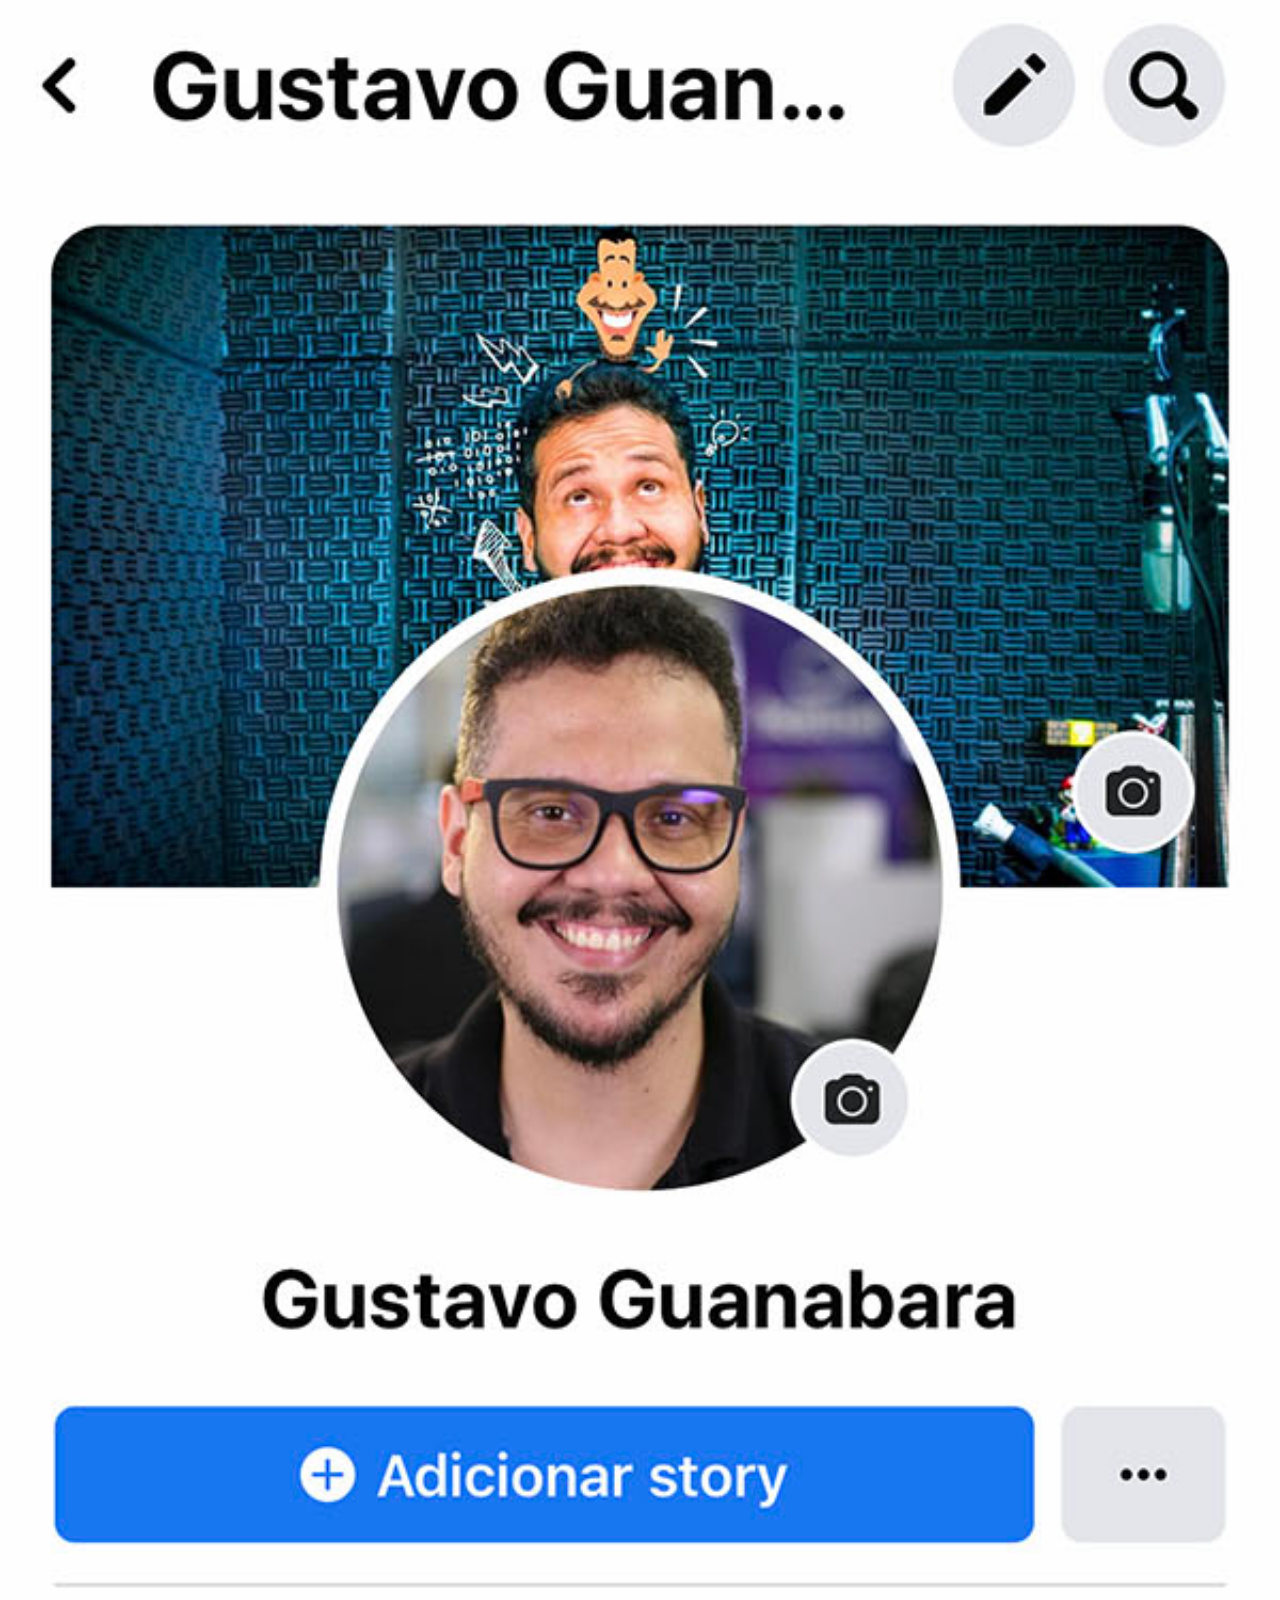
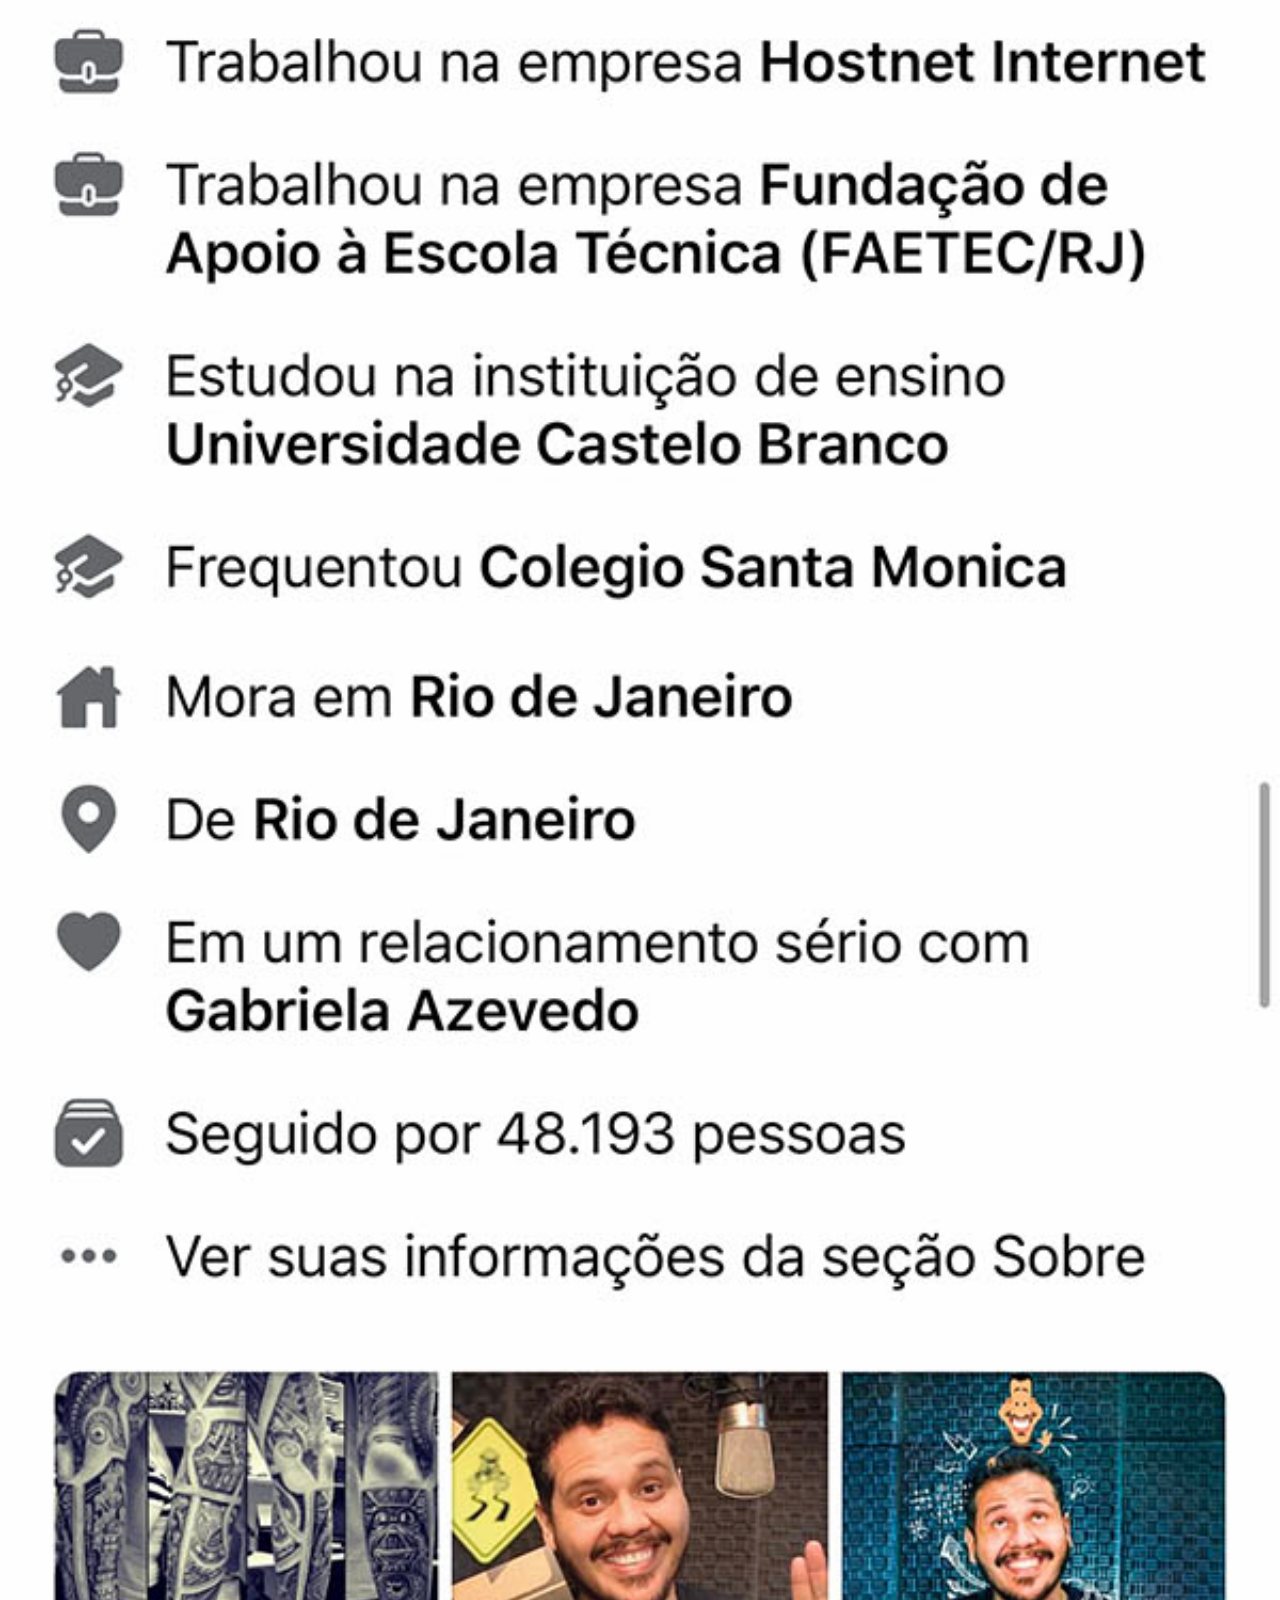
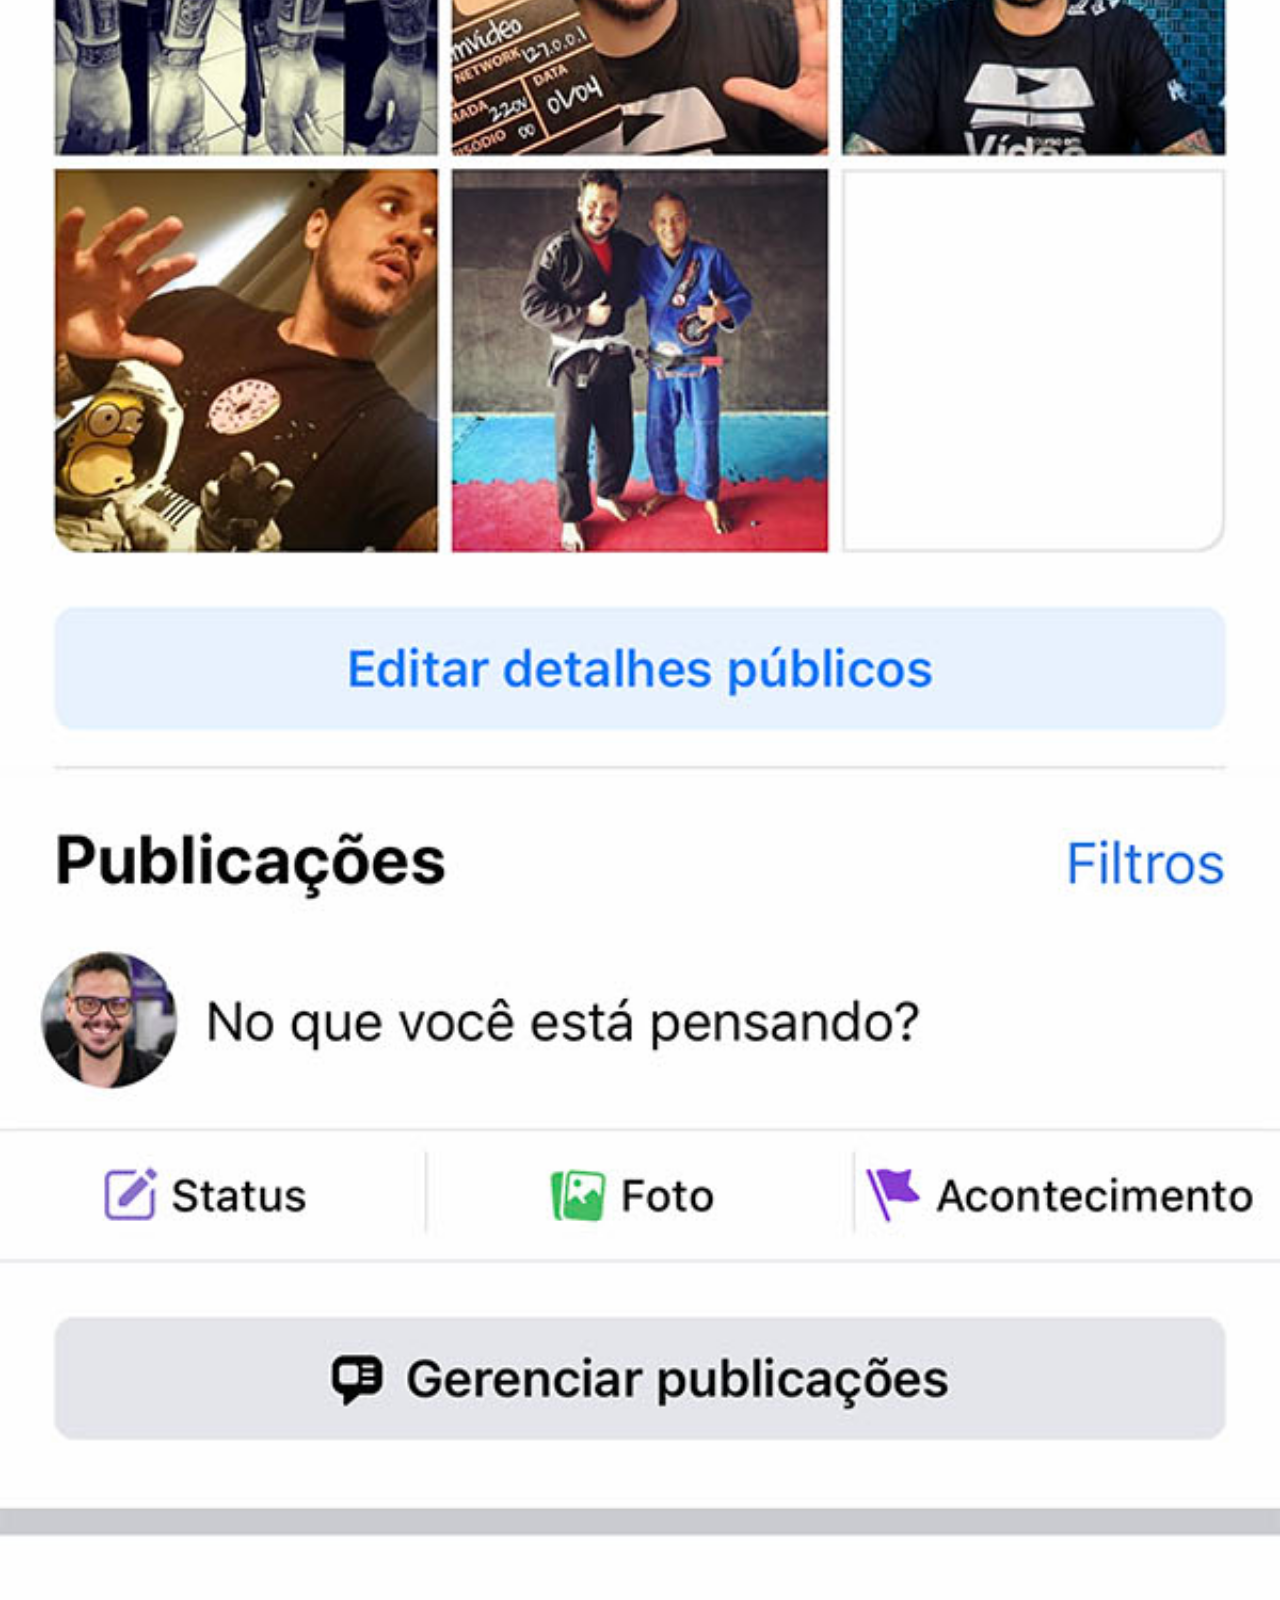
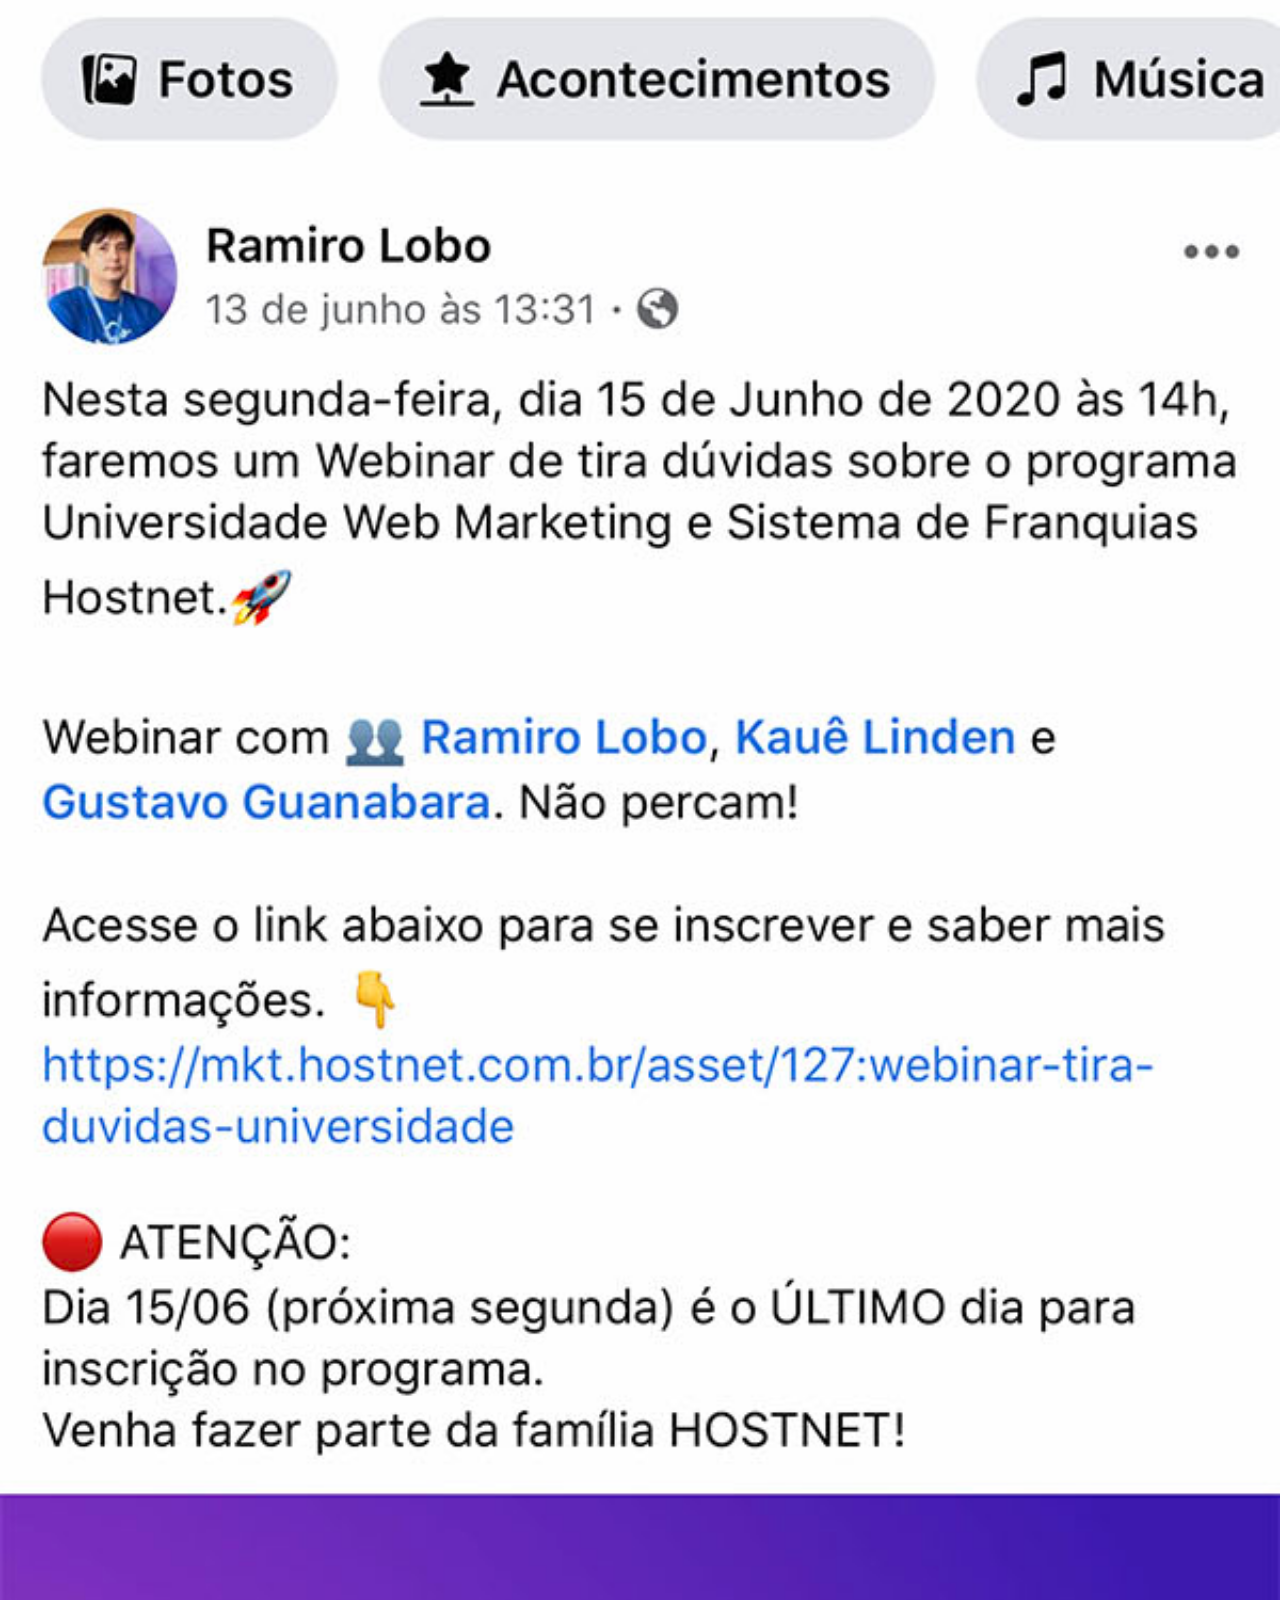
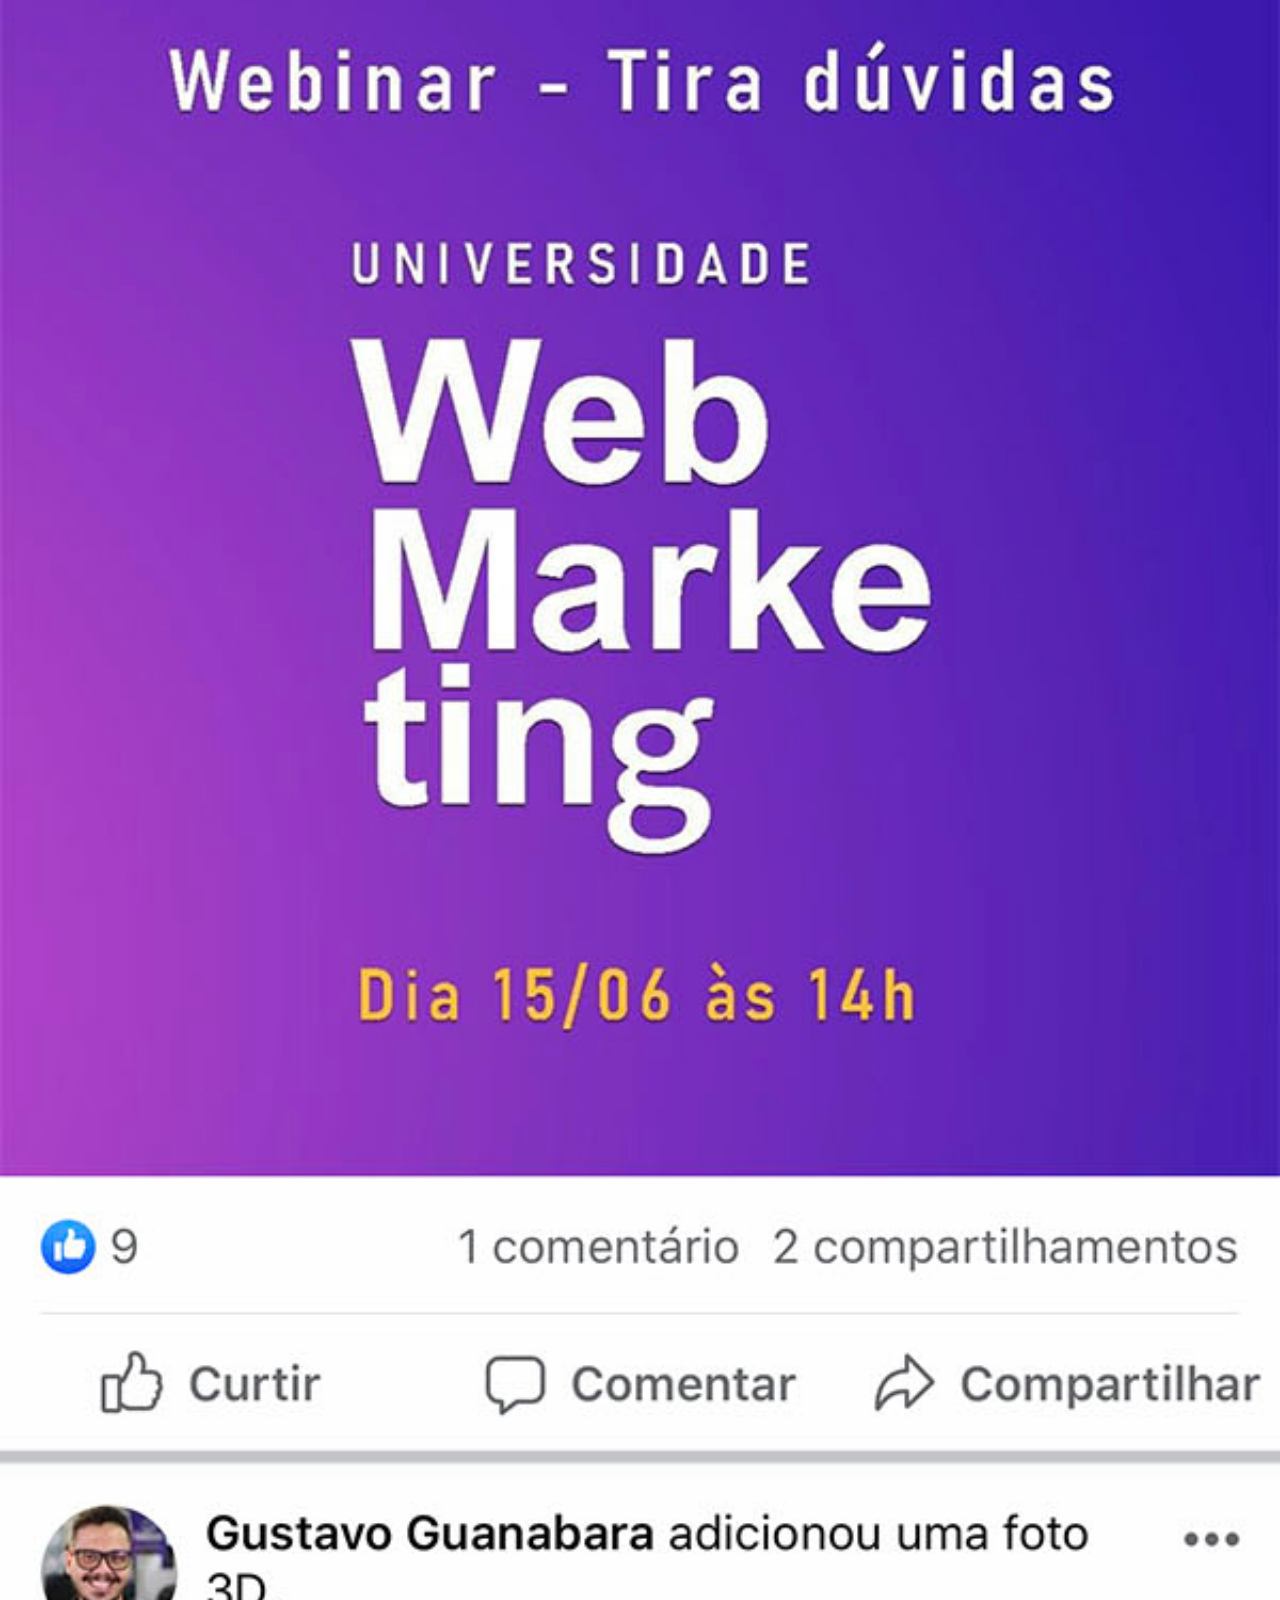
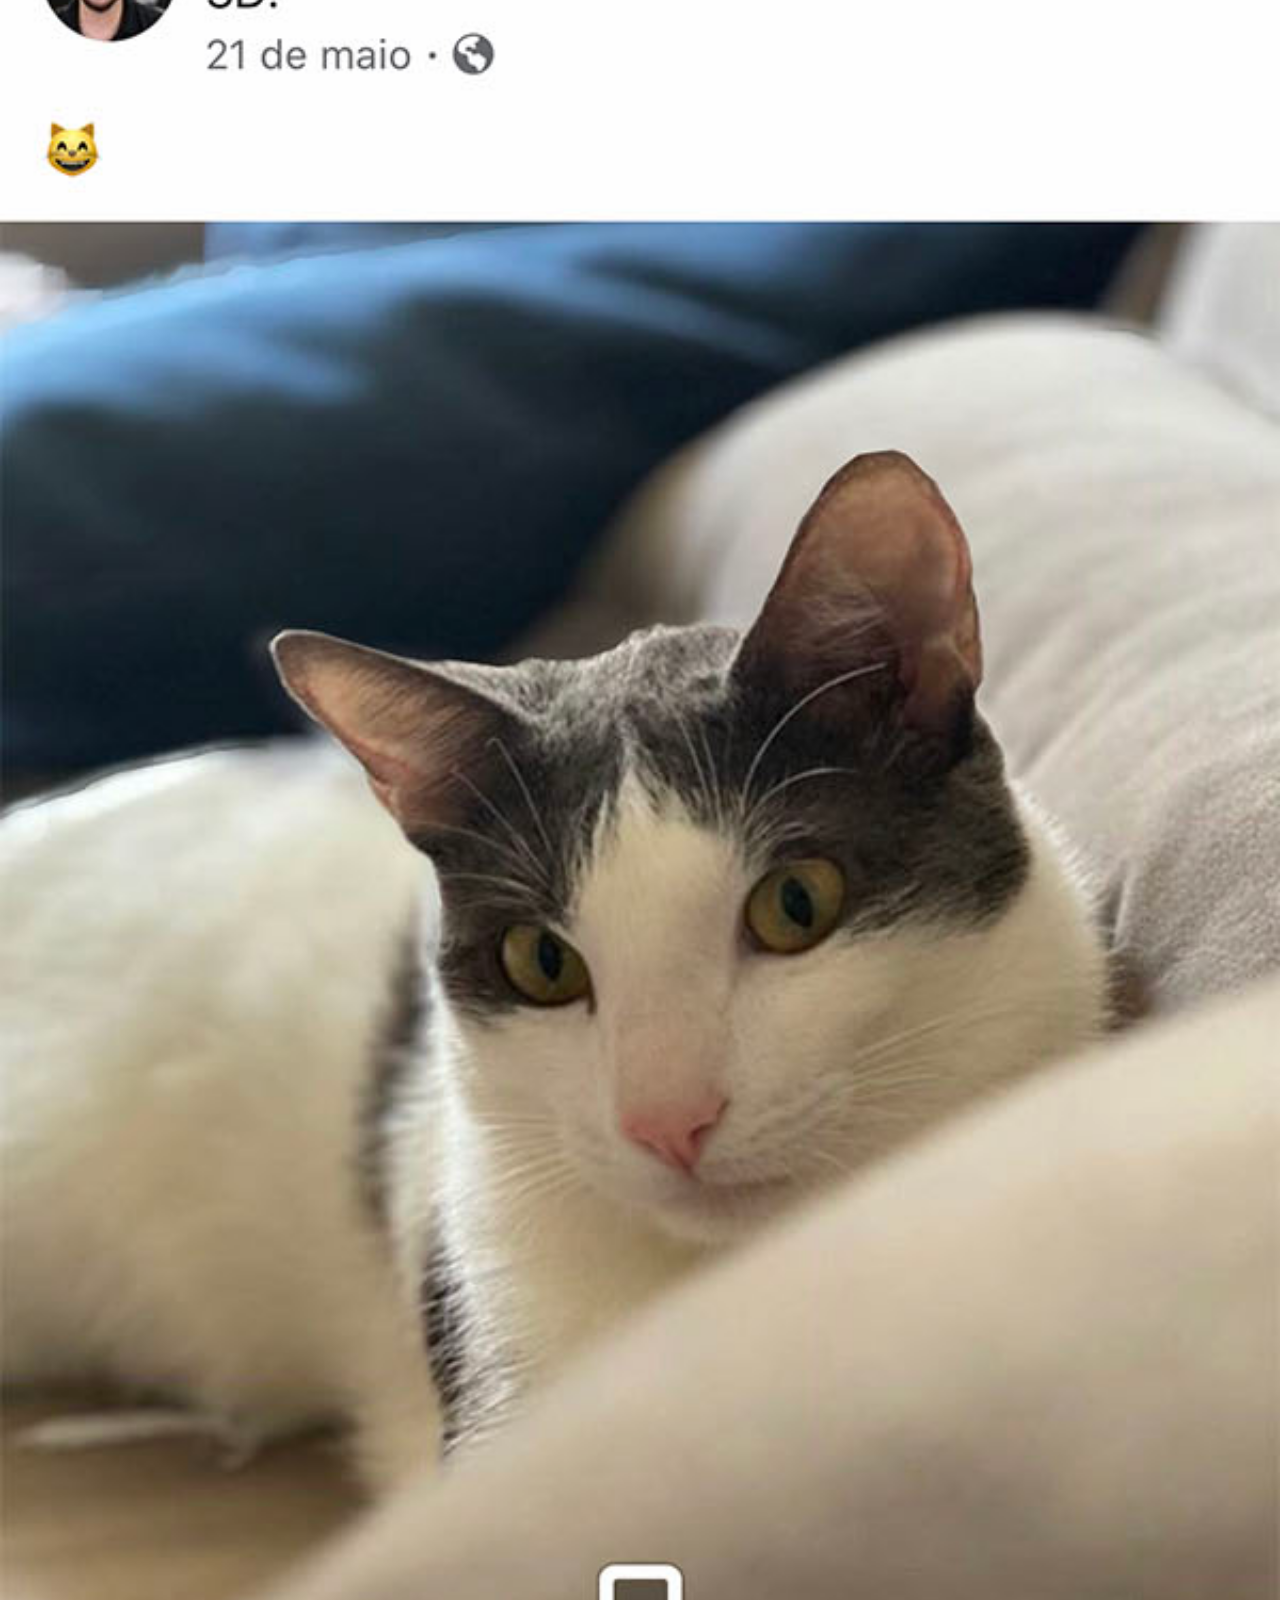
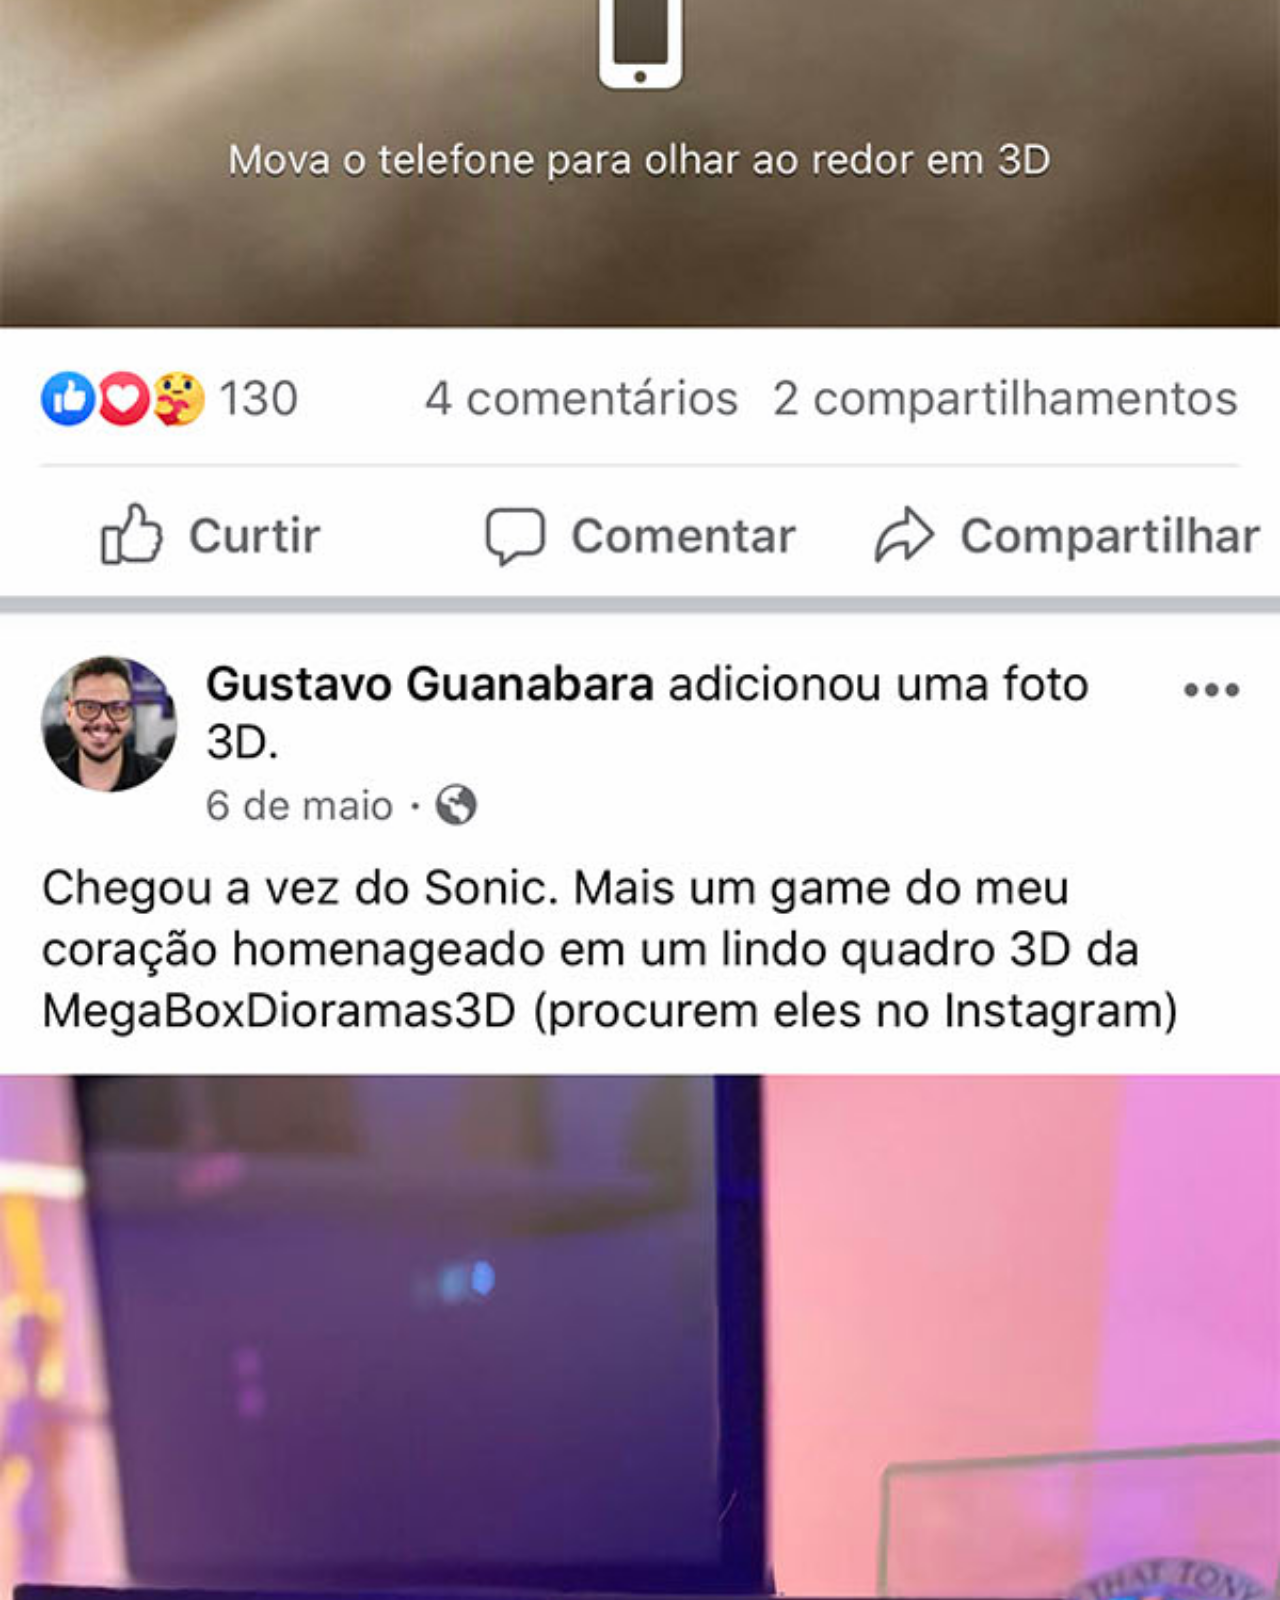
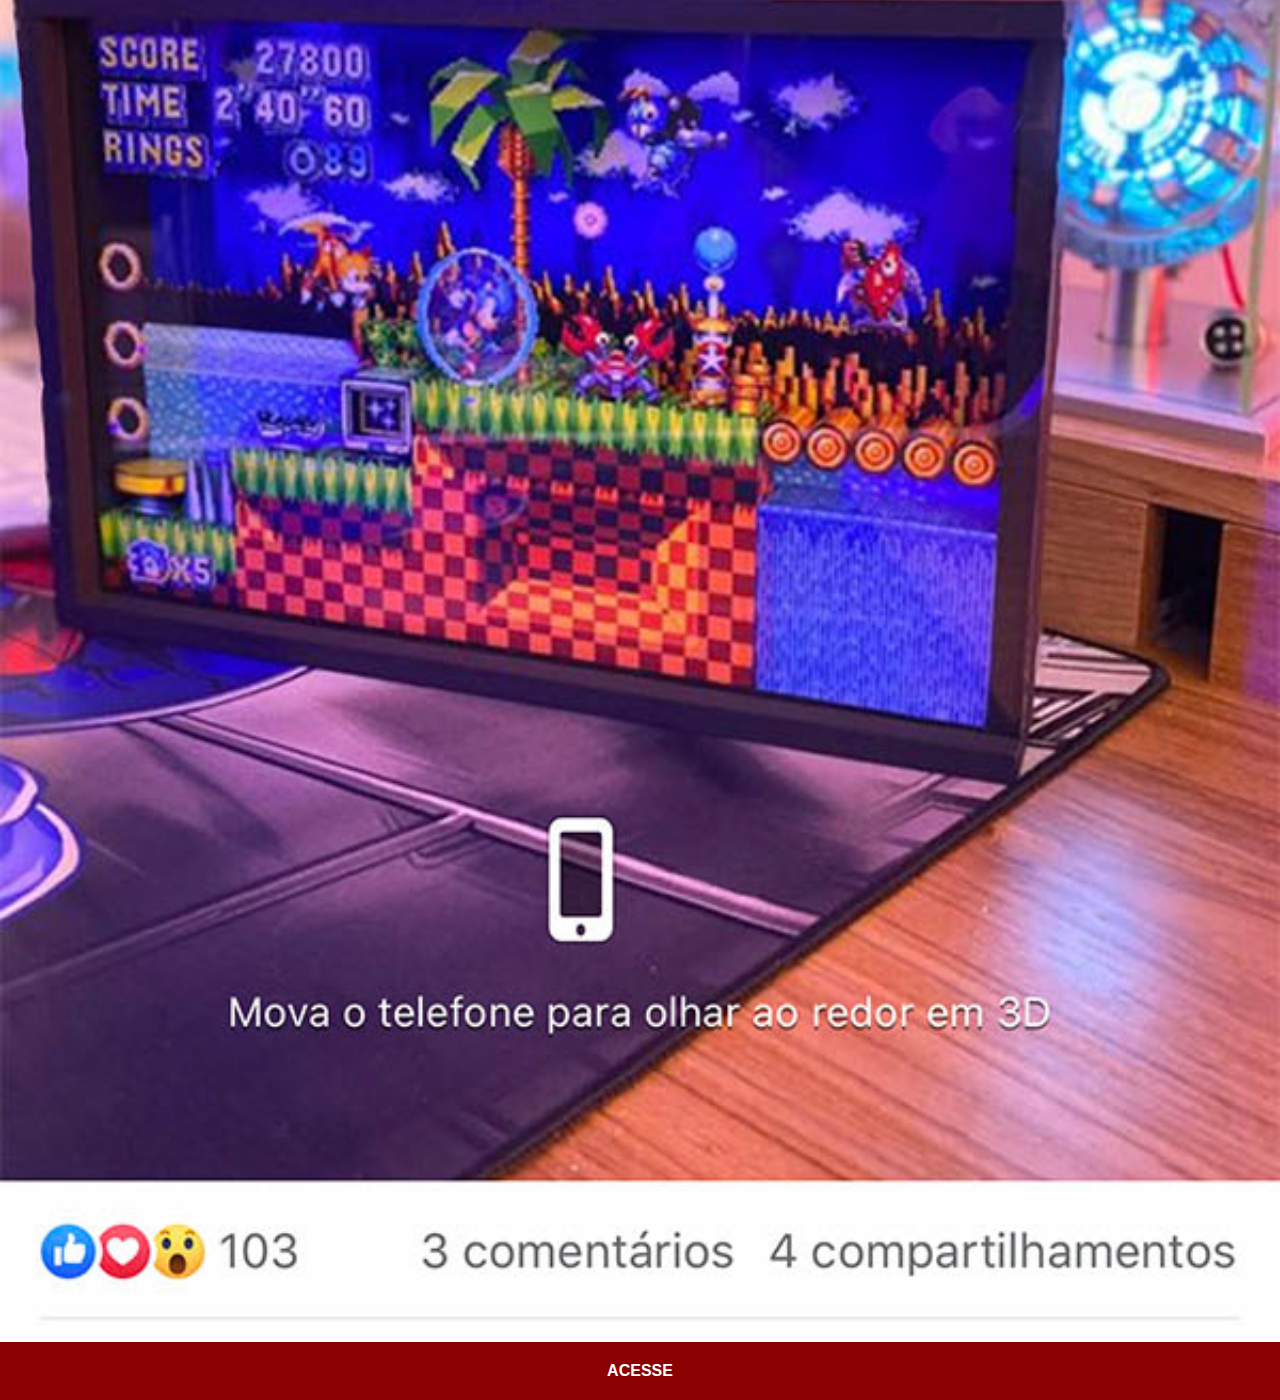
==== facebook.html @ 1a6d3b73 "d013" ====
<!DOCTYPE html>
<html lang="pt-br">
<head>
    <meta charset="UTF-8">
    <meta http-equiv="X-UA-Compatible" content="IE=edge">
    <meta name="viewport" content="width=device-width, initial-scale=1.0">
    <link rel="stylesheet" href="social.css">
    <title>Facebook</title>
</head>
<body>
    <img src="imagens/tela-facebook.jpg" alt="tela_facebook">
    <a href="https://www.facebook.com/rafael.portela.58/" target="_blank">ACESSE</a>
</body>
</html>
---- social.css ----
*{
    margin: 0px;
    padding: 0px;
    font-family: Arial, Helvetica, sans-serif;
}

::-webkit-scrollbar{
    width: 0px;
    height: 0px;
}

img{
    width: 100vw;
}

a{
    display: block;
    background-color: darkred;
    color: white;
    padding: 20px;
    text-align: center;
    font-weight: bolder;
    text-decoration: none;
}

a:hover{
    background-color: red;
}
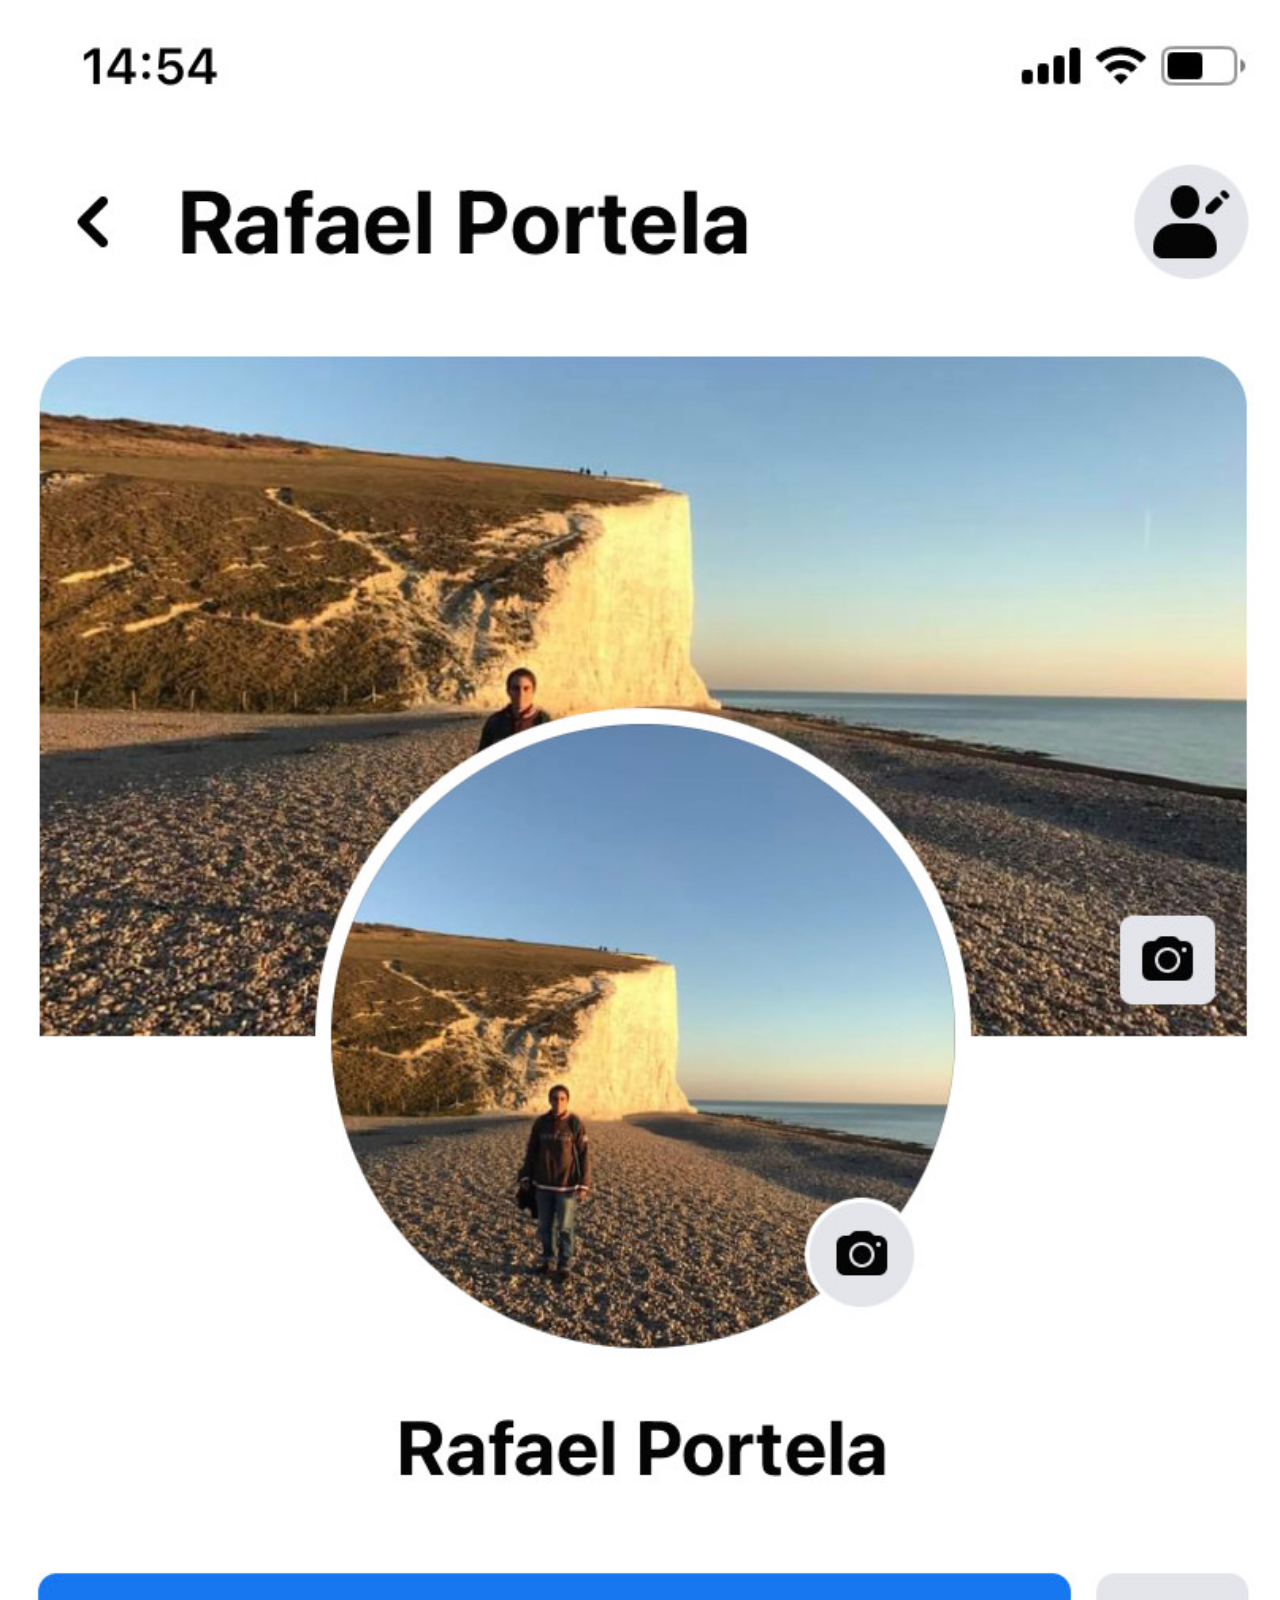
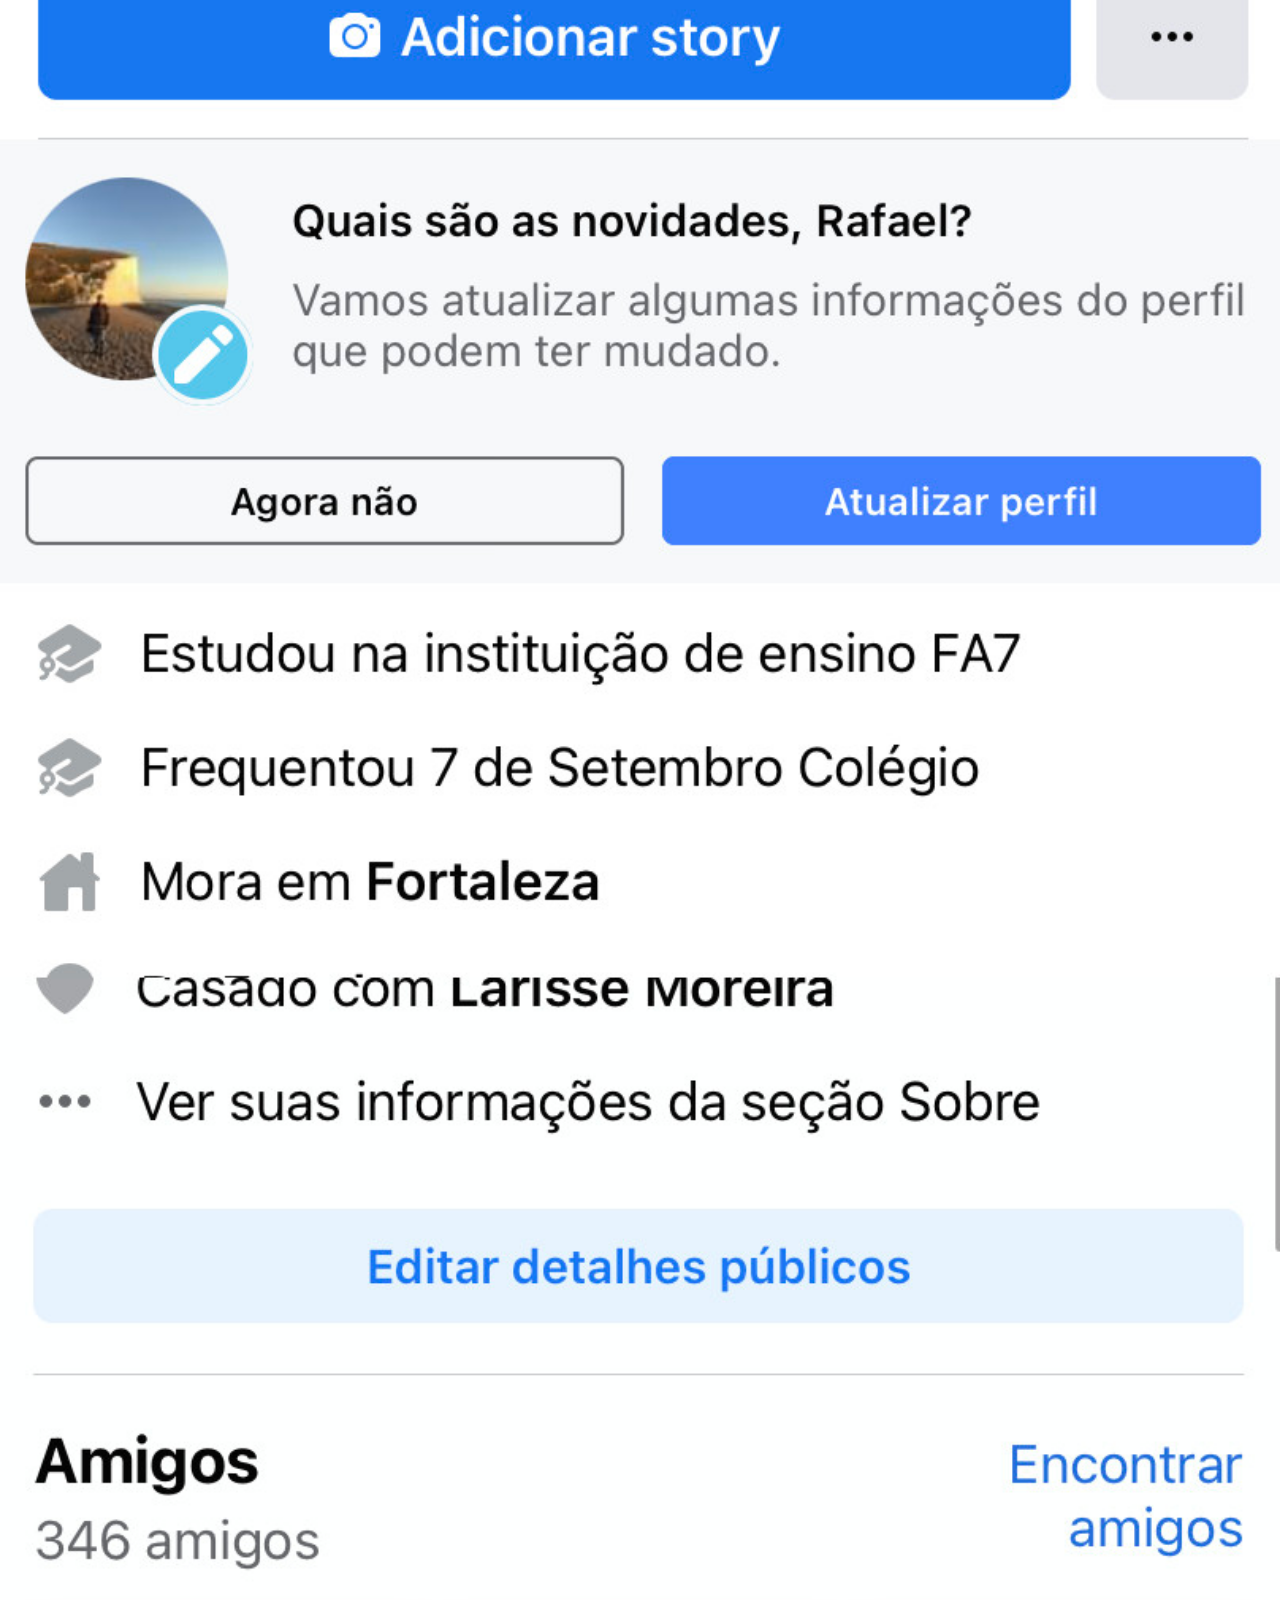
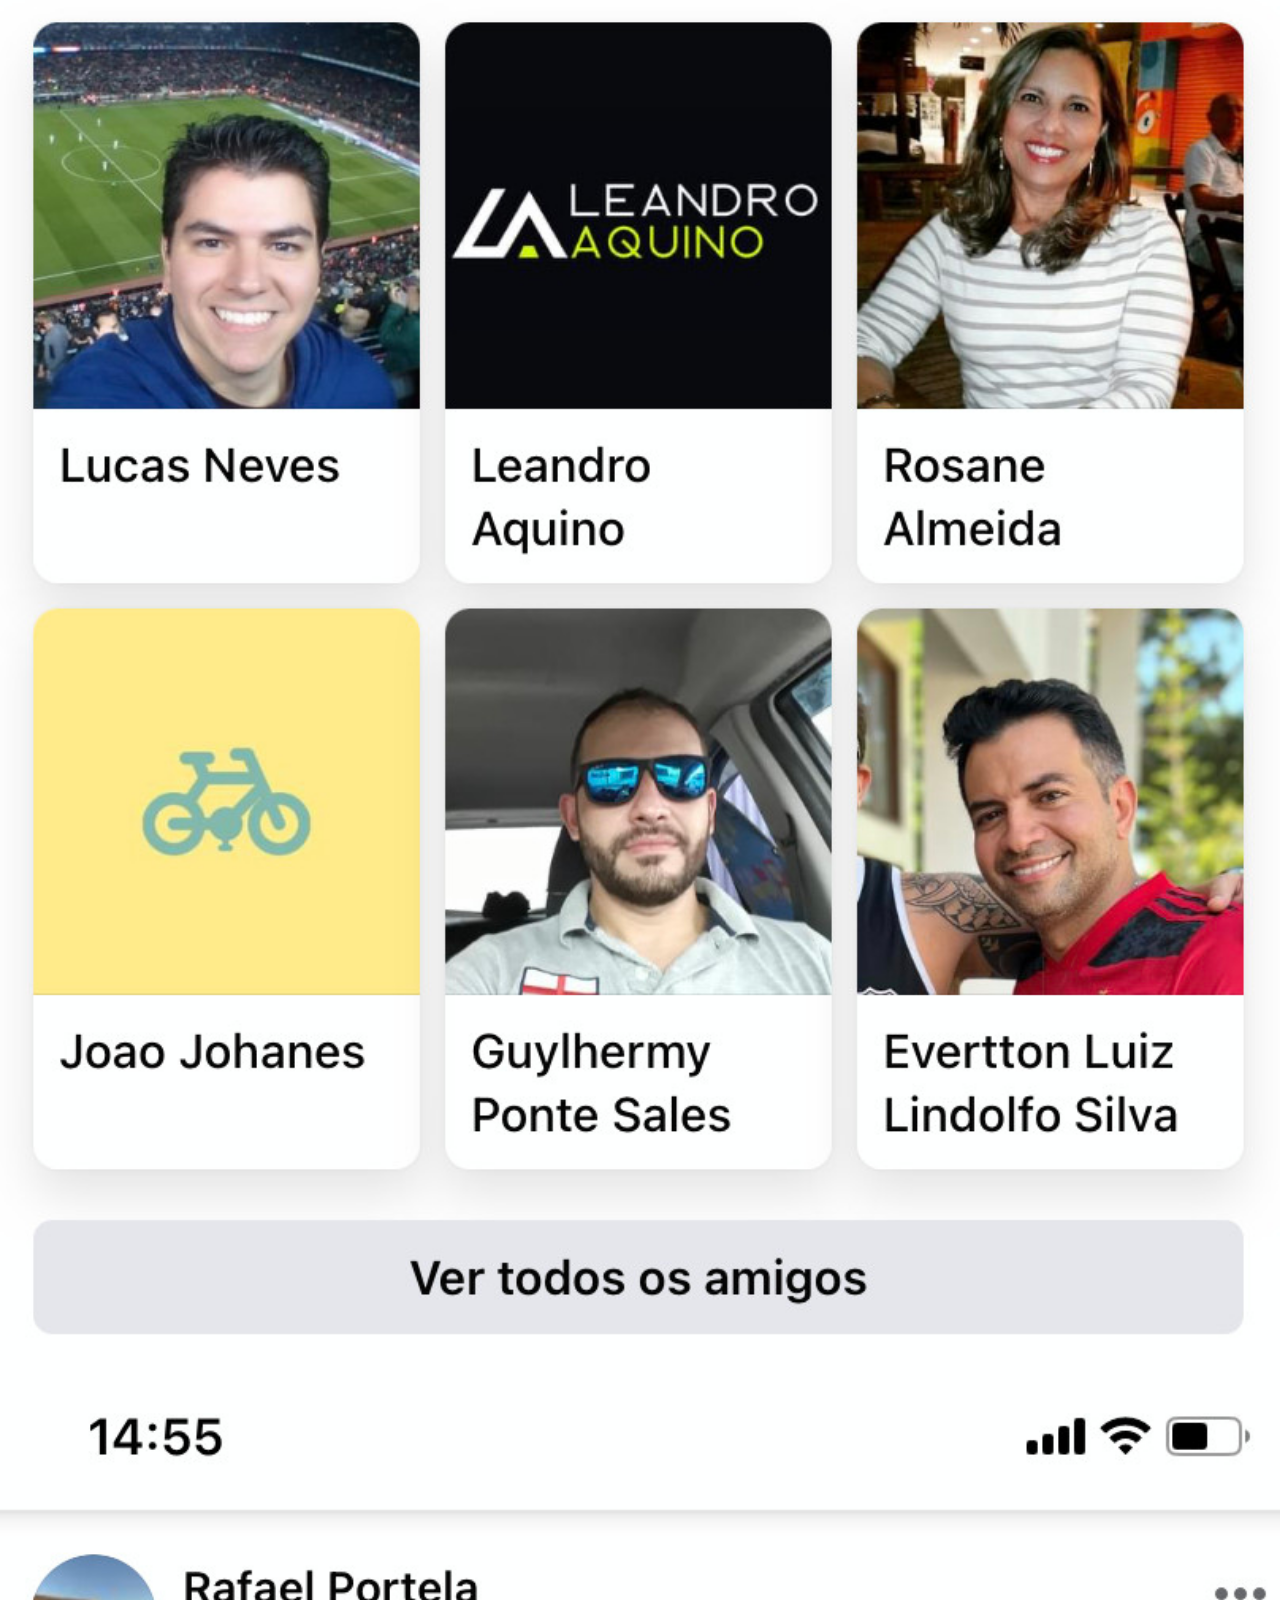
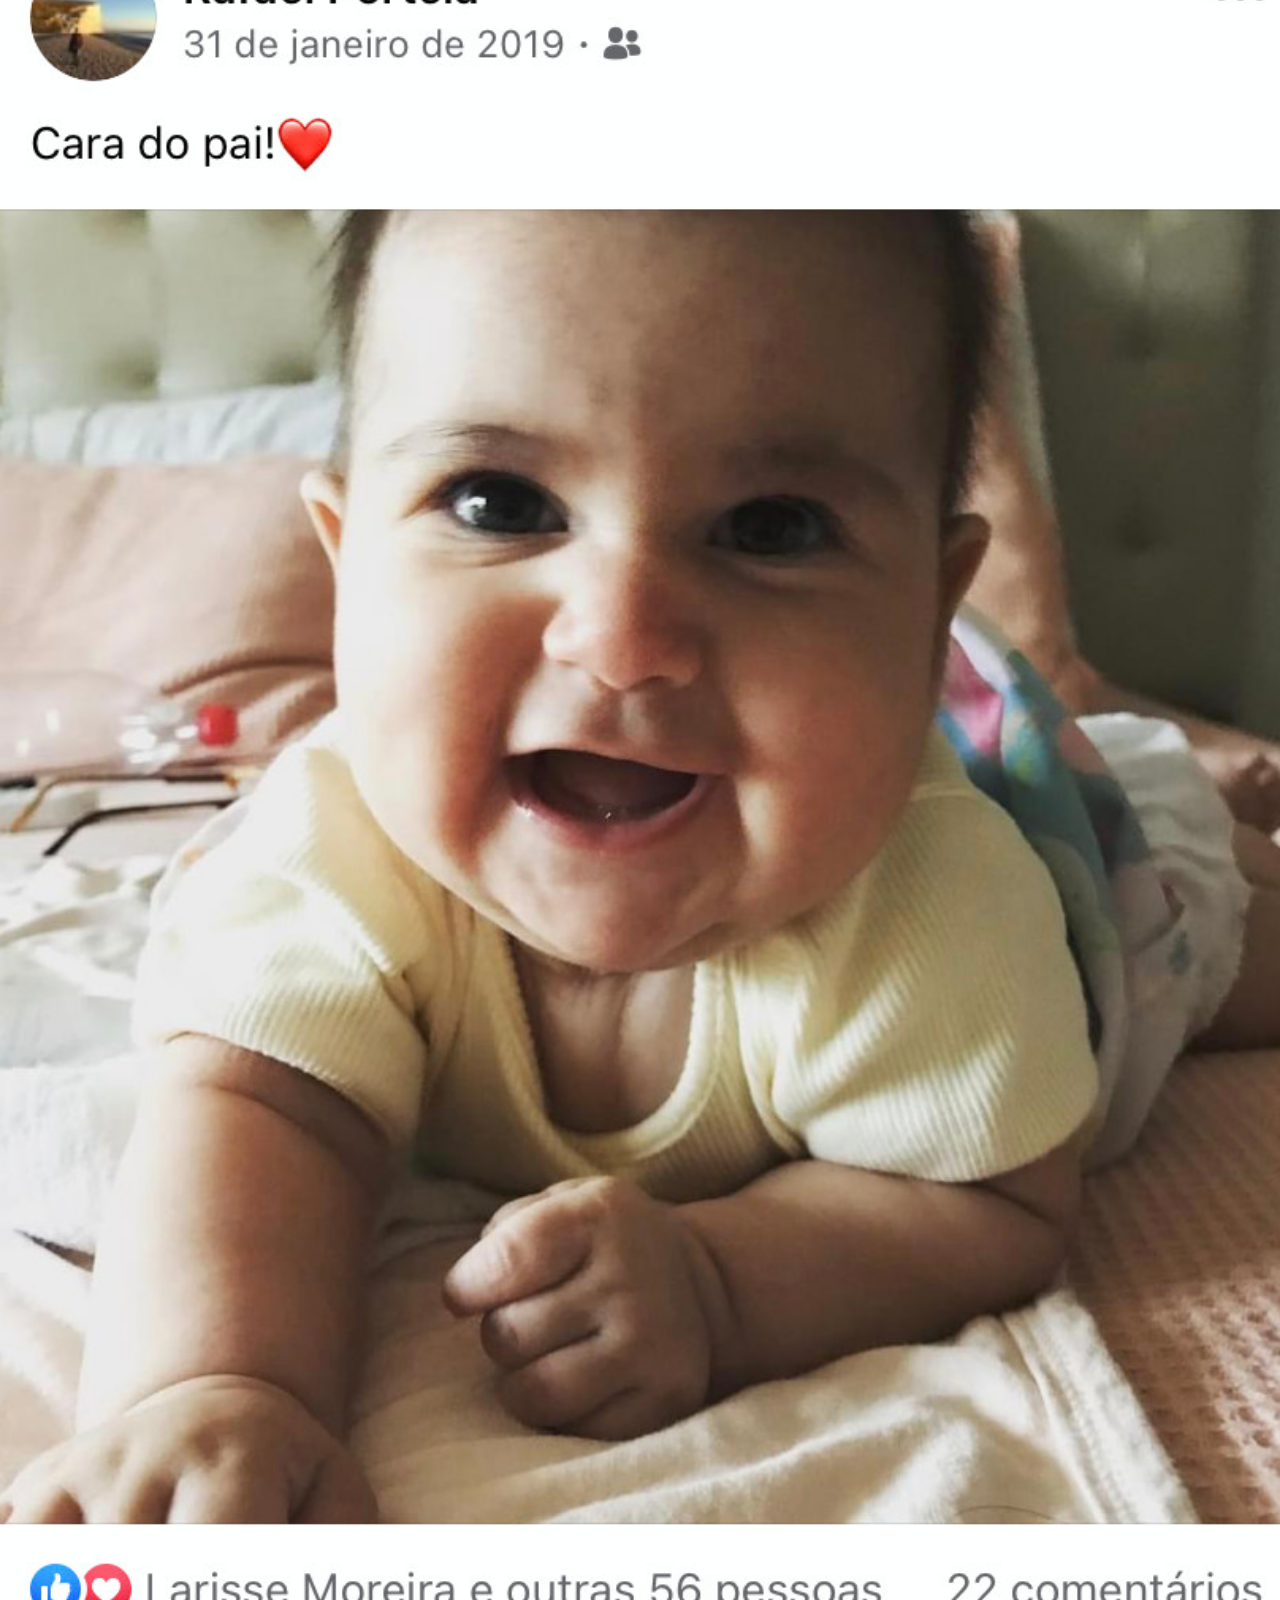
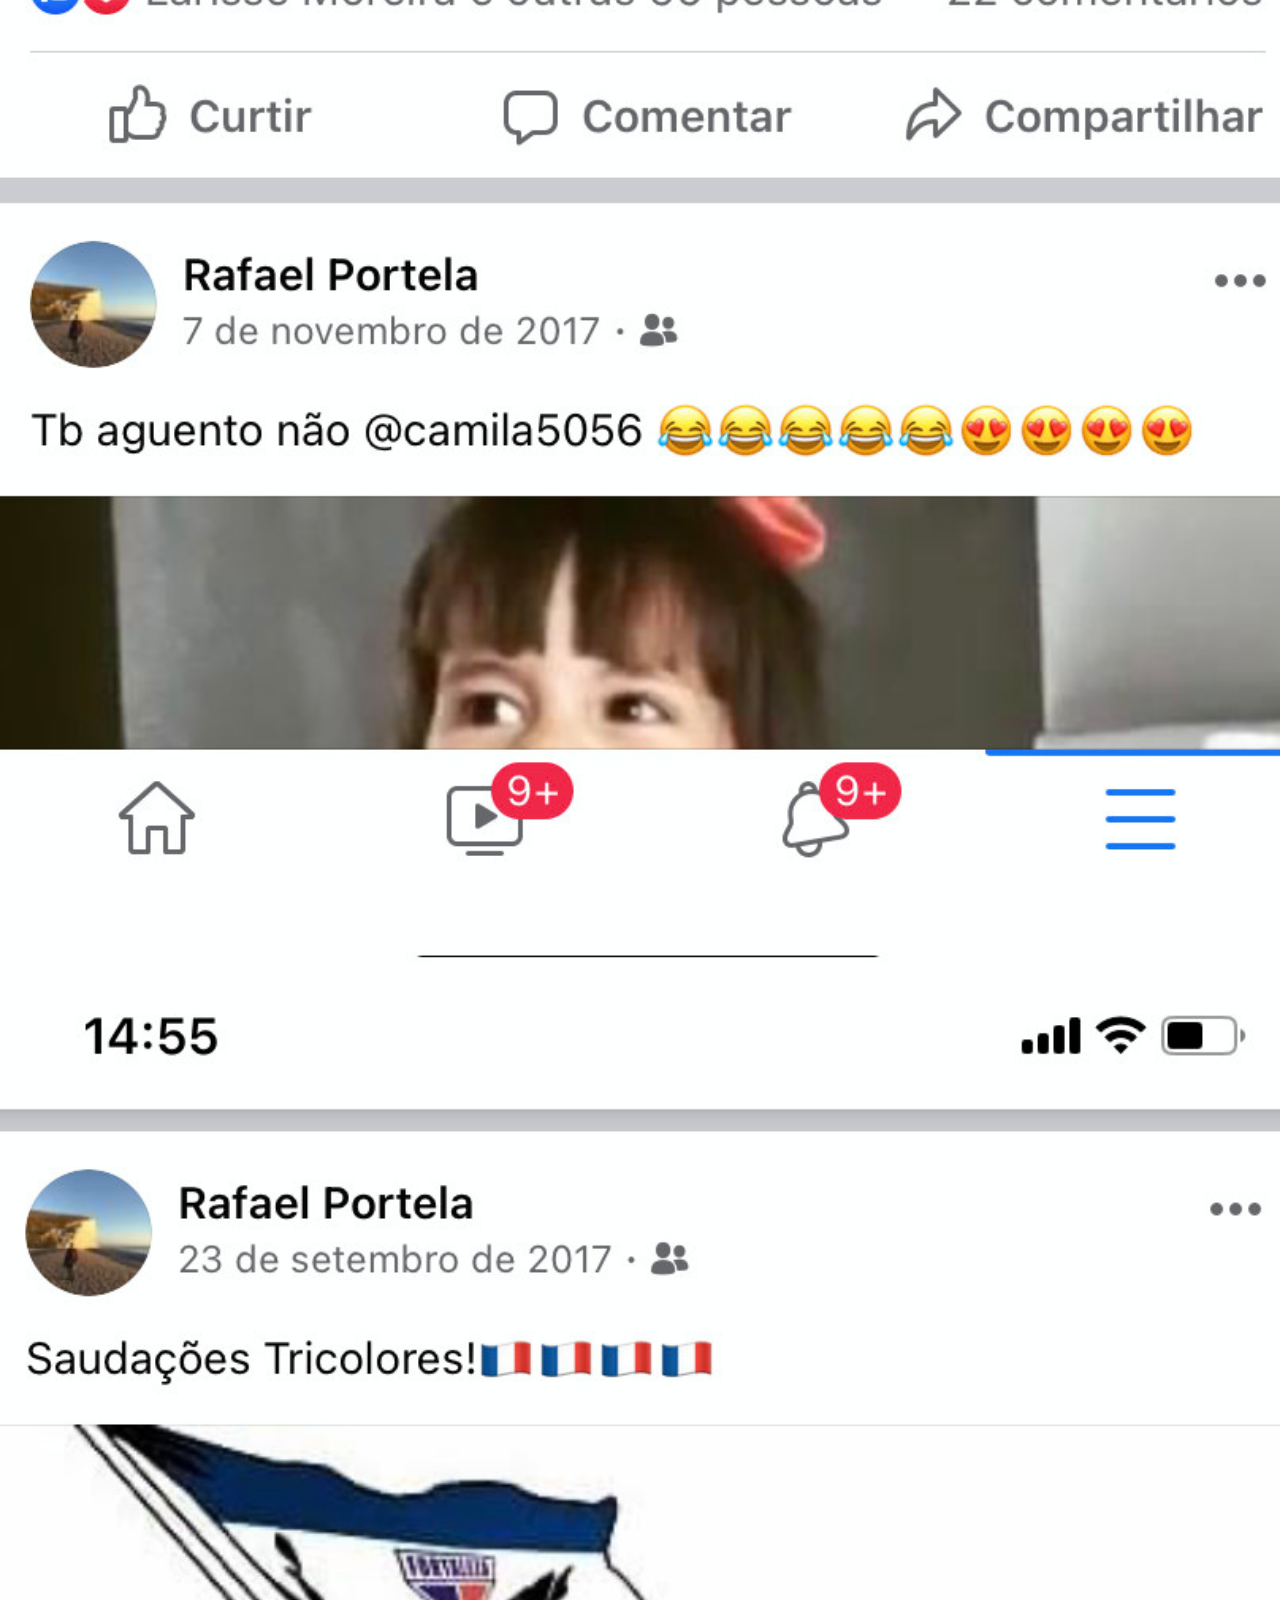
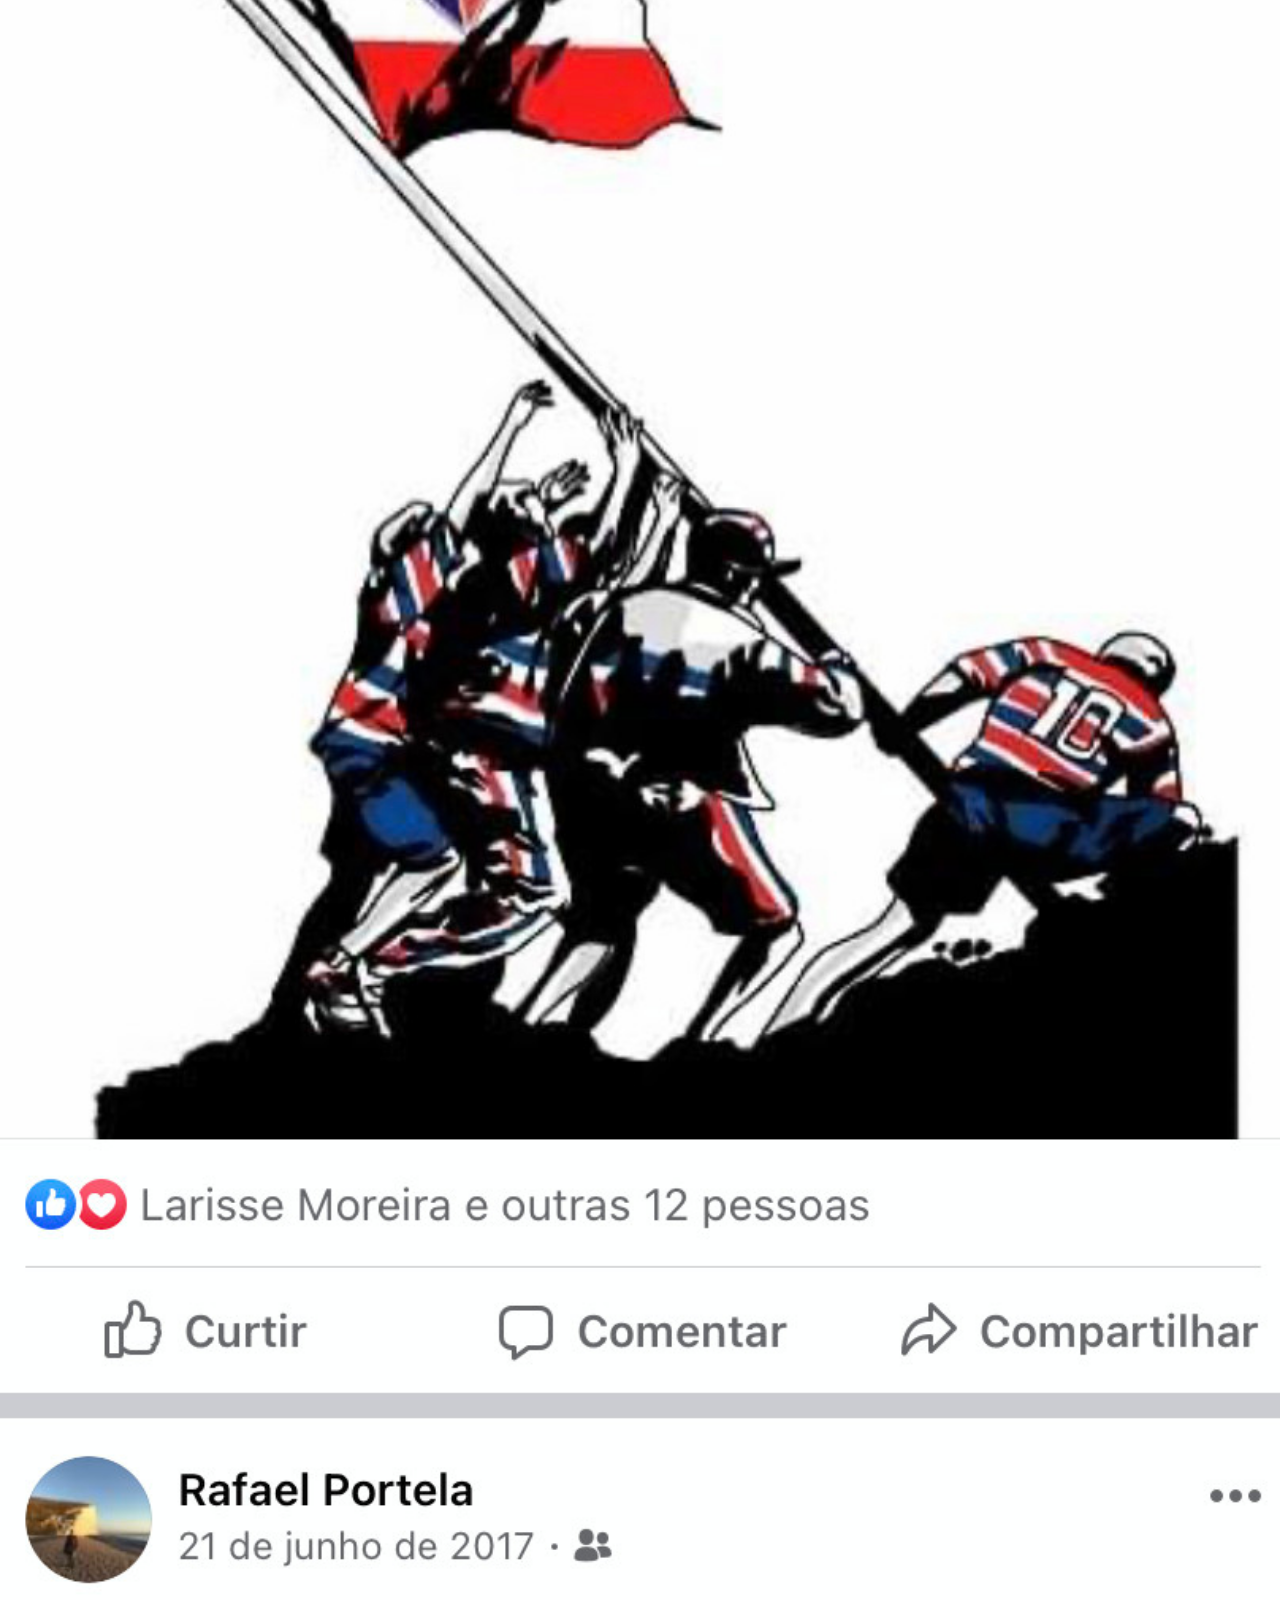
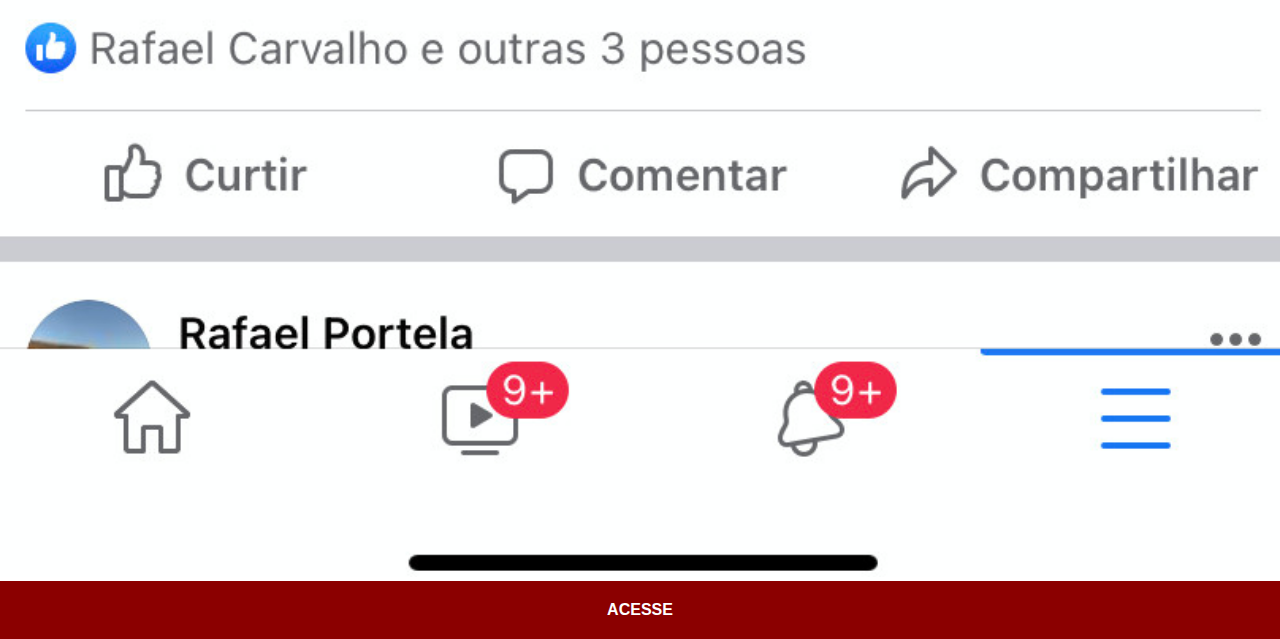
==== commit 8b6faf39: "rde-social" ====
--- a/facebook.html
+++ b/facebook.html
@@ -8,7 +8,7 @@
     <title>Facebook</title>
 </head>
 <body>
-    <img src="imagens/tela-facebook.jpg" alt="tela_facebook">
+    <img src="imagens/portela/tela_face_final.jpg" alt="tela_facebook">
     <a href="https://www.facebook.com/rafael.portela.58/" target="_blank">ACESSE</a>
 </body>
 </html>